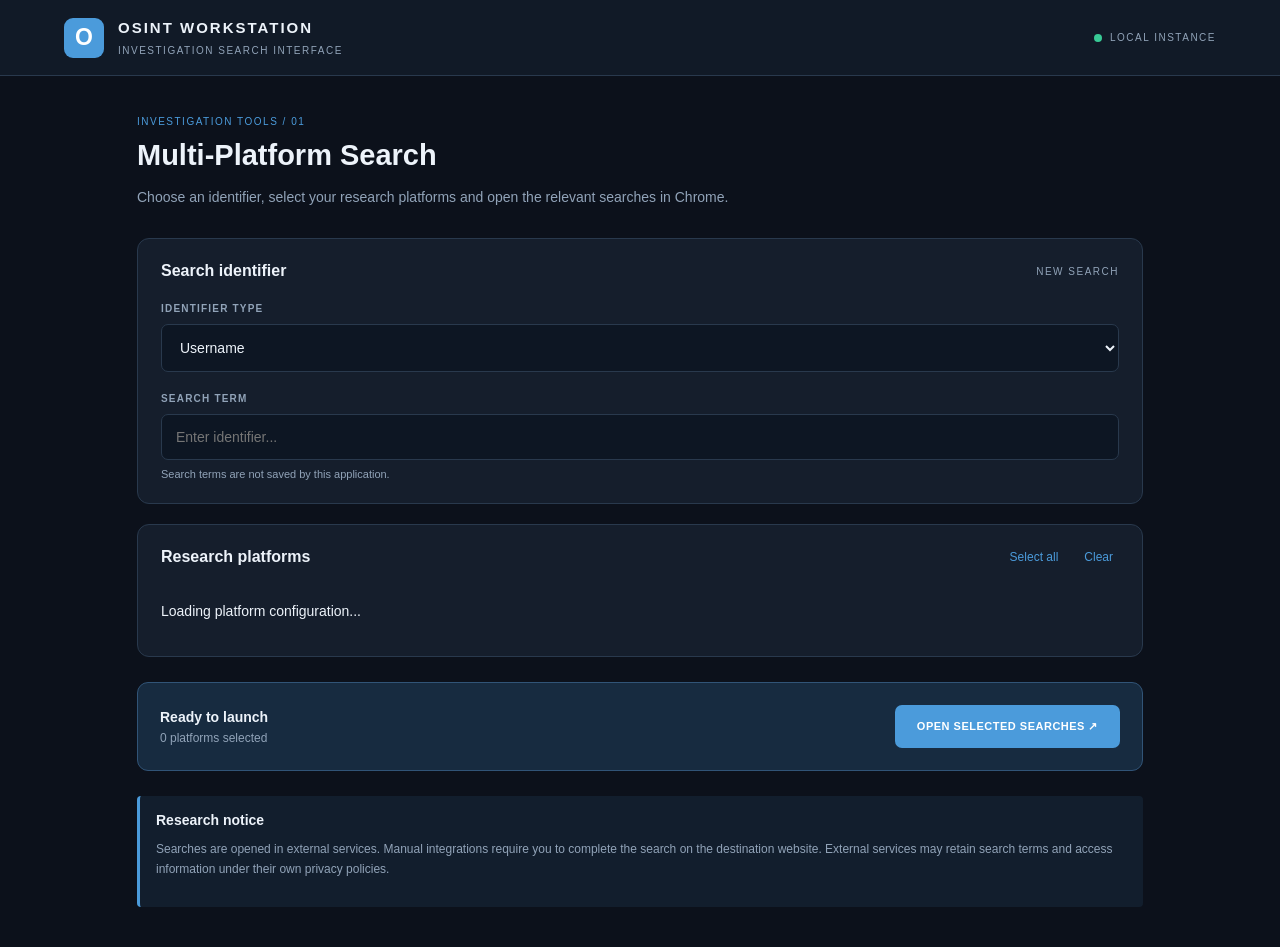
==== frontend/index.html @ ce9acb6d "Initial commit" ====
<!DOCTYPE html>
<html lang="en">
<head>
    <meta charset="UTF-8">
    <meta name="viewport" content="width=device-width, initial-scale=1.0">
    <meta name="referrer" content="no-referrer">
    <title>OIW | OSINT Investigation Workstation</title>
    <link rel="stylesheet" href="styles.css">
</head>
<body>
    <header class="topbar">
        <div class="brand">
            <div class="brand-icon">O</div>
            <div>
                <h1>OSINT WORKSTATION</h1>
                <span>INVESTIGATION SEARCH INTERFACE</span>
            </div>
        </div>
        <div class="status">
            <span class="status-dot"></span>
            LOCAL INSTANCE
        </div>
    </header>

    <main class="container">
        <section class="welcome">
            <div>
                <div class="eyebrow">INVESTIGATION TOOLS / 01</div>
                <h2>Multi-Platform Search</h2>
                <p>Choose an identifier, select your research platforms
                   and open the relevant searches in Chrome.</p>
            </div>
        </section>

        <section class="panel">
            <div class="panel-heading">
                <h3>Search identifier</h3>
                <span class="small-label">NEW SEARCH</span>
            </div>

            <div class="field">
                <label for="searchType">IDENTIFIER TYPE</label>
                <select id="searchType">
                    <option value="username">Username</option>
                    <option value="email">Email address</option>
                    <option value="phone">Telephone number</option>
                    <option value="name">Full name</option>
                    <option value="domain">Domain</option>
                    <option value="ip">IP address</option>
                </select>
            </div>

            <div class="field">
                <label for="searchTerm">SEARCH TERM</label>
                <input id="searchTerm"
                       type="text"
                       autocomplete="off"
                       spellcheck="false"
                       placeholder="Enter identifier...">
                <span class="hint">Search terms are not saved by this application.</span>
            </div>
        </section>

        <section class="panel">
            <div class="panel-heading">
                <h3>Research platforms</h3>
                <div class="selection-actions">
                    <button id="selectAll" class="text-button">Select all</button>
                    <button id="selectNone" class="text-button">Clear</button>
                </div>
            </div>

            <div id="platforms" class="platform-grid">
                <p>Loading platform configuration...</p>
            </div>
        </section>

        <section class="launch-panel">
            <div>
                <div class="launch-title">Ready to launch</div>
                <div class="launch-subtitle" id="selectionCount">
                    0 platforms selected
                </div>
            </div>
            <button id="launchButton" class="launch-button">
                OPEN SELECTED SEARCHES ↗
            </button>
        </section>

        <section class="notice">
            <strong>Research notice</strong>
            <p>Searches are opened in external services. Manual integrations
            require you to complete the search on the destination website.
            External services may retain search terms and access information
            under their own privacy policies.</p>
        </section>
            <script src="/app.js"></script>
</body>
</html>
---- frontend/styles.css ----
:root {
    --background: #0c111b;
    --panel: #151e2c;
    --panel2: #1b2838;
    --border: #29394d;
    --text: #edf3fa;
    --muted: #91a3b8;
    --accent: #4b9bdb;
    --green: #38c995;
}

* {
    box-sizing: border-box;
}

body {
    margin: 0;
    background: var(--background);
    color: var(--text);
    font-family: Arial, Helvetica, sans-serif;
    font-size: 14px;
}

.topbar {
    height: 76px;
    background: #111a27;
    border-bottom: 1px solid var(--border);
    display: flex;
    justify-content: space-between;
    align-items: center;
    padding: 0 5%;
}

.brand {
    display: flex;
    align-items: center;
    gap: 14px;
}

.brand-icon {
    background: var(--accent);
    color: white;
    width: 40px;
    height: 40px;
    border-radius: 9px;
    display: grid;
    place-items: center;
    font-size: 23px;
    font-weight: bold;
}

.brand h1 {
    font-size: 15px;
    letter-spacing: 2px;
    margin: 0 0 5px;
}

.brand span,
.status,
.eyebrow,
.small-label {
    font-size: 10px;
    letter-spacing: 1.5px;
    color: var(--muted);
}

.status {
    display: flex;
    align-items: center;
    gap: 8px;
}

.status-dot {
    width: 8px;
    height: 8px;
    background: var(--green);
    border-radius: 50%;
}

.container {
    max-width: 1050px;
    margin: 40px auto;
    padding: 0 22px;
}

.welcome {
    margin-bottom: 30px;
}

.eyebrow {
    color: var(--accent);
    margin-bottom: 12px;
}

h2 {
    font-size: 29px;
    margin: 0 0 10px;
}

.welcome p {
    color: var(--muted);
    line-height: 1.6;
}

.panel {
    background: var(--panel);
    border: 1px solid var(--border);
    border-radius: 12px;
    padding: 23px;
    margin-bottom: 20px;
}

.panel-heading {
    display: flex;
    justify-content: space-between;
    align-items: center;
    margin-bottom: 23px;
}

.panel-heading h3 {
    margin: 0;
    font-size: 16px;
}

.field {
    margin-bottom: 21px;
}

.field:last-child {
    margin-bottom: 0;
}

label {
    display: block;
    color: var(--muted);
    font-size: 10px;
    font-weight: bold;
    letter-spacing: 1.2px;
    margin-bottom: 10px;
}

input, select {
    width: 100%;
    background: #0d1623;
    color: var(--text);
    border: 1px solid var(--border);
    border-radius: 7px;
    padding: 14px;
    font-size: 14px;
    outline: none;
}

input:focus, select:focus {
    border-color: var(--accent);
}

.hint {
    display: block;
    color: var(--muted);
    font-size: 11px;
    margin-top: 8px;
}

.selection-actions {
    display: flex;
    gap: 14px;
}

.text-button {
    background: transparent;
    border: none;
    color: var(--accent);
    cursor: pointer;
    font-size: 12px;
}

.platform-grid {
    display: grid;
    grid-template-columns: repeat(3, 1fr);
    gap: 11px;
}

.platform {
    display: flex;
    align-items: center;
    gap: 10px;
    background: var(--panel2);
    padding: 13px;
    border: 1px solid var(--border);
    border-radius: 7px;
    cursor: pointer;
    min-height: 54px;
}

.platform:hover {
    border-color: var(--accent);
}

.platform input {
    width: 16px;
    height: 16px;
    accent-color: var(--accent);
    flex-shrink: 0;
}

.platform-name {
    font-size: 12px;
    font-weight: bold;
}

.platform-category {
    font-size: 10px;
    color: var(--muted);
    margin-top: 4px;
}

.platform.disabled {
    opacity: .4;
}

.launch-panel {
    display: flex;
    align-items: center;
    justify-content: space-between;
    gap: 15px;
    background: #172b40;
    border: 1px solid #315477;
    padding: 22px;
    border-radius: 11px;
    margin-top: 25px;
}

.launch-title {
    font-weight: bold;
    margin-bottom: 6px;
}

.launch-subtitle {
    color: var(--muted);
    font-size: 12px;
}

.launch-button {
    background: var(--accent);
    color: white;
    border: none;
    border-radius: 7px;
    padding: 15px 22px;
    font-weight: bold;
    font-size: 11px;
    letter-spacing: .5px;
    cursor: pointer;
}

.launch-button:hover {
    background: #3286c7;
}

.launch-button:disabled {
    opacity: .4;
    cursor: not-allowed;
}

.notice {
    margin-top: 25px;
    padding: 16px;
    border-left: 3px solid var(--accent);
    background: #121e2d;
    border-radius: 4px;
}

.notice p {
    color: var(--muted);
    font-size: 12px;
    line-height: 1.6;
}

footer {
    margin-top: 45px;
    padding: 20px 0;
    border-top: 1px solid var(--border);
    display: flex;
    justify-content: space-between;
    color: var(--muted);
    font-size: 9px;
    letter-spacing: 1px;
}

@media(max-width: 700px) {
    .platform-grid {
        grid-template-columns: repeat(2, 1fr);
    }

    .launch-panel {
        flex-direction: column;
        align-items: stretch;
    }

    .launch-button {
        width: 100%;
    }
}

@media(max-width: 420px) {
    .platform-grid {
        grid-template-columns: 1fr;
    }
}
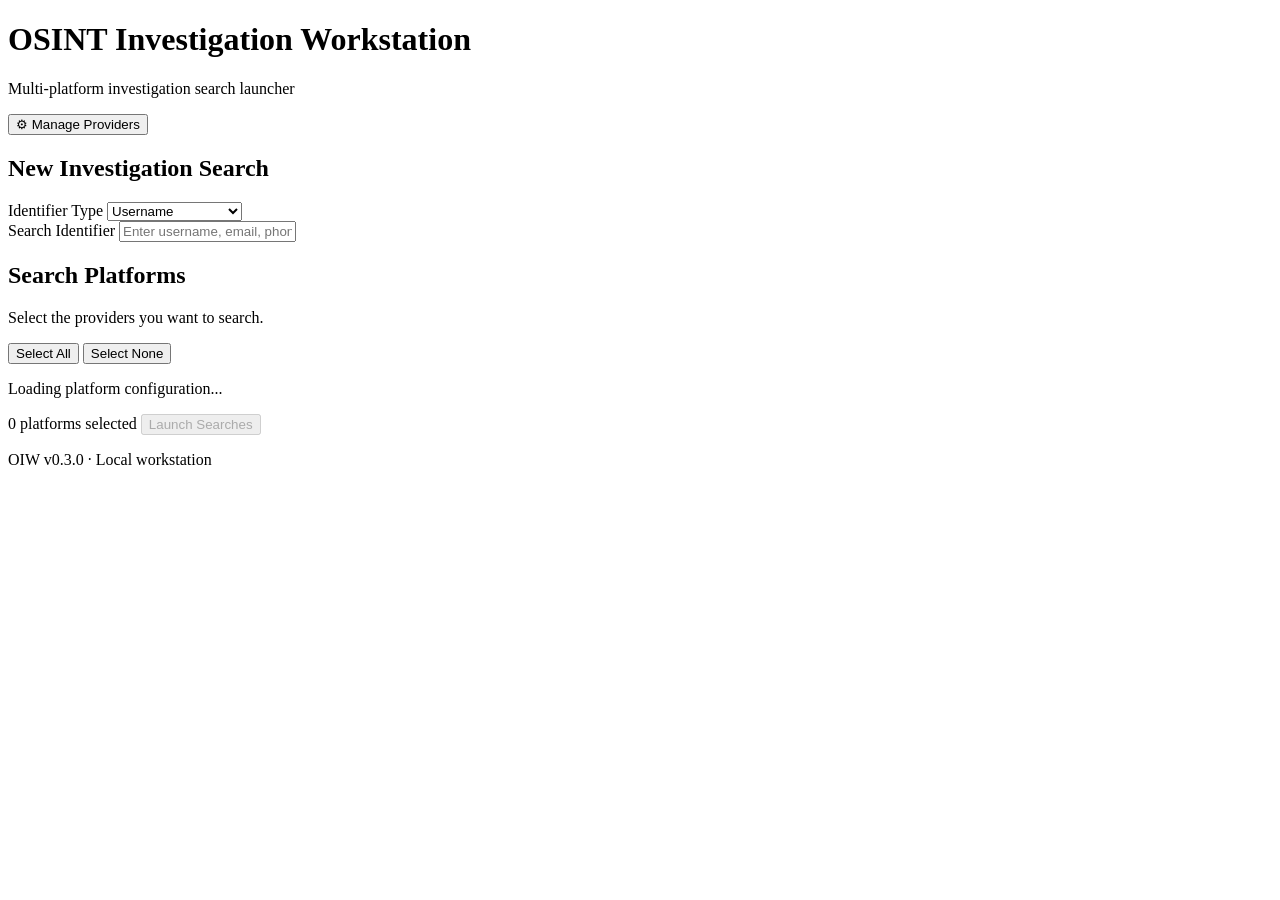
==== commit bb8d66d8: "Update 0.3" ====
--- a/frontend/index.html
+++ b/frontend/index.html
@@ -1,99 +1,391 @@
+
 <!DOCTYPE html>
 <html lang="en">
 <head>
     <meta charset="UTF-8">
     <meta name="viewport" content="width=device-width, initial-scale=1.0">
-    <meta name="referrer" content="no-referrer">
-    <title>OIW | OSINT Investigation Workstation</title>
-    <link rel="stylesheet" href="styles.css">
+
+    <title>OSINT Investigation Workstation</title>
+
+    <link rel="stylesheet" href="/styles.css">
+    <script src="/app.js" defer></script>
 </head>
+
 <body>
-    <header class="topbar">
-        <div class="brand">
-            <div class="brand-icon">O</div>
+
+<header class="header">
+    <div>
+        <h1>OSINT Investigation Workstation</h1>
+        <p>Multi-platform investigation search launcher</p>
+    </div>
+
+    <button id="manageProviders" class="secondary-button">
+        ⚙ Manage Providers
+    </button>
+</header>
+
+
+<main class="main-container">
+
+    <!-- SEARCH PANEL -->
+
+    <section class="panel">
+
+        <h2>New Investigation Search</h2>
+
+        <div class="form-group">
+
+            <label for="searchType">
+                Identifier Type
+            </label>
+
+            <select id="searchType">
+                <option value="username">Username</option>
+                <option value="email">Email Address</option>
+                <option value="phone">Telephone Number</option>
+                <option value="name">Full Name</option>
+                <option value="domain">Domain</option>
+                <option value="ip">IP Address</option>
+            </select>
+
+        </div>
+
+
+        <div class="form-group">
+
+            <label for="searchTerm">
+                Search Identifier
+            </label>
+
+            <input
+                type="text"
+                id="searchTerm"
+                placeholder="Enter username, email, phone number..."
+                autocomplete="off"
+            >
+
+        </div>
+
+    </section>
+
+
+    <!-- PROVIDER SELECTION -->
+
+    <section class="panel">
+
+        <div class="section-heading">
+
             <div>
-                <h1>OSINT WORKSTATION</h1>
-                <span>INVESTIGATION SEARCH INTERFACE</span>
-            </div>
-        </div>
-        <div class="status">
-            <span class="status-dot"></span>
-            LOCAL INSTANCE
-        </div>
-    </header>
-
-    <main class="container">
-        <section class="welcome">
+                <h2>Search Platforms</h2>
+                <p>Select the providers you want to search.</p>
+            </div>
+
+            <div class="selection-actions">
+
+                <button id="selectAll" class="small-button">
+                    Select All
+                </button>
+
+                <button id="selectNone" class="small-button">
+                    Select None
+                </button>
+
+            </div>
+
+        </div>
+
+
+        <div id="platforms" class="platform-grid">
+
+            <p class="loading">
+                Loading platform configuration...
+            </p>
+
+        </div>
+
+
+        <div class="launch-section">
+
+            <span id="selectionCount">
+                0 platforms selected
+            </span>
+
+            <button id="launchButton" class="primary-button" disabled>
+                Launch Searches
+            </button>
+
+        </div>
+
+    </section>
+
+
+    <!-- PROVIDER MANAGER -->
+
+    <dialog id="providerDialog" class="manager-dialog">
+
+        <div class="dialog-header">
+
             <div>
-                <div class="eyebrow">INVESTIGATION TOOLS / 01</div>
-                <h2>Multi-Platform Search</h2>
-                <p>Choose an identifier, select your research platforms
-                   and open the relevant searches in Chrome.</p>
-            </div>
-        </section>
-
-        <section class="panel">
-            <div class="panel-heading">
-                <h3>Search identifier</h3>
-                <span class="small-label">NEW SEARCH</span>
-            </div>
-
-            <div class="field">
-                <label for="searchType">IDENTIFIER TYPE</label>
-                <select id="searchType">
-                    <option value="username">Username</option>
-                    <option value="email">Email address</option>
-                    <option value="phone">Telephone number</option>
-                    <option value="name">Full name</option>
-                    <option value="domain">Domain</option>
-                    <option value="ip">IP address</option>
+                <h2>Provider Manager</h2>
+                <p>Manage your OSINT search platforms.</p>
+            </div>
+
+            <button
+                type="button"
+                id="closeProviderManager"
+                class="close-button"
+                aria-label="Close"
+            >
+                ✕
+            </button>
+
+        </div>
+
+
+        <div class="manager-toolbar">
+
+            <input
+                type="search"
+                id="providerSearch"
+                placeholder="Search providers..."
+            >
+
+            <select id="categoryFilter">
+                <option value="">All Categories</option>
+                <option value="Search engines">Search Engines</option>
+                <option value="Identity intelligence">Identity Intelligence</option>
+                <option value="Email intelligence">Email Intelligence</option>
+                <option value="Username research">Username Research</option>
+                <option value="Telephone intelligence">Telephone Intelligence</option>
+                <option value="Infrastructure">Infrastructure</option>
+            </select>
+
+        </div>
+
+
+        <div class="manager-actions">
+
+            <span id="providerTotal">
+                0 providers
+            </span>
+
+            <button
+                type="button"
+                id="addProvider"
+                class="primary-button"
+            >
+                + Add Provider
+            </button>
+
+        </div>
+
+
+        <div id="providerList" class="provider-list">
+
+        </div>
+
+    </dialog>
+
+
+    <!-- ADD / EDIT PROVIDER -->
+
+    <dialog id="editProviderDialog" class="editor-dialog">
+
+        <div class="dialog-header">
+
+            <div>
+                <h2 id="editorTitle">Add Provider</h2>
+                <p>Configure a new search platform.</p>
+            </div>
+
+            <button
+                type="button"
+                id="closeEditor"
+                class="close-button"
+            >
+                ✕
+            </button>
+
+        </div>
+
+
+        <form id="providerForm">
+
+            <input type="hidden" id="providerId">
+
+
+            <div class="form-group">
+
+                <label for="providerName">
+                    Provider Name
+                </label>
+
+                <input
+                    type="text"
+                    id="providerName"
+                    maxlength="100"
+                    required
+                    placeholder="Example: Example OSINT"
+                >
+
+            </div>
+
+
+            <div class="form-group">
+
+                <label for="providerCategory">
+                    Category
+                </label>
+
+                <select id="providerCategory" required>
+                    <option value="Search engines">Search Engines</option>
+                    <option value="Identity intelligence">Identity Intelligence</option>
+                    <option value="Email intelligence">Email Intelligence</option>
+                    <option value="Username research">Username Research</option>
+                    <option value="Telephone intelligence">Telephone Intelligence</option>
+                    <option value="Infrastructure">Infrastructure</option>
                 </select>
-            </div>
-
-            <div class="field">
-                <label for="searchTerm">SEARCH TERM</label>
-                <input id="searchTerm"
-                       type="text"
-                       autocomplete="off"
-                       spellcheck="false"
-                       placeholder="Enter identifier...">
-                <span class="hint">Search terms are not saved by this application.</span>
-            </div>
-        </section>
-
-        <section class="panel">
-            <div class="panel-heading">
-                <h3>Research platforms</h3>
-                <div class="selection-actions">
-                    <button id="selectAll" class="text-button">Select all</button>
-                    <button id="selectNone" class="text-button">Clear</button>
+
+            </div>
+
+
+            <div class="form-group">
+
+                <label for="providerUrl">
+                    Website / Search URL
+                </label>
+
+                <input
+                    type="url"
+                    id="providerUrl"
+                    required
+                    placeholder="https://example.com/"
+                >
+
+                <small>
+                    Use the provider homepage for manual searches.
+                </small>
+
+            </div>
+
+
+            <div class="form-group">
+
+                <label for="providerMode">
+                    Search Behaviour
+                </label>
+
+                <select id="providerMode">
+
+                    <option value="automatic">
+                        Automatic URL search
+                    </option>
+
+                    <option value="manual_clipboard">
+                        Manual search + copy to clipboard
+                    </option>
+
+                    <option value="manual">
+                        Manual search only
+                    </option>
+
+                </select>
+
+            </div>
+
+
+            <div id="templateGroup" class="form-group">
+
+                <label for="providerTemplate">
+                    Search URL Template
+                </label>
+
+                <input
+                    type="text"
+                    id="providerTemplate"
+                    placeholder="https://example.com/search?q={query}"
+                >
+
+                <small>
+                    Use {query} where the identifier should appear.
+                    The identifier will be URL-encoded automatically.
+                </small>
+
+            </div>
+
+
+            <div class="form-group">
+
+                <label>
+                    Supported Identifier Types
+                </label>
+
+                <div class="type-grid">
+
+                    <label>
+                        <input type="checkbox" name="providerType" value="username">
+                        Username
+                    </label>
+
+                    <label>
+                        <input type="checkbox" name="providerType" value="email">
+                        Email
+                    </label>
+
+                    <label>
+                        <input type="checkbox" name="providerType" value="phone">
+                        Telephone
+                    </label>
+
+                    <label>
+                        <input type="checkbox" name="providerType" value="name">
+                        Full Name
+                    </label>
+
+                    <label>
+                        <input type="checkbox" name="providerType" value="domain">
+                        Domain
+                    </label>
+
+                    <label>
+                        <input type="checkbox" name="providerType" value="ip">
+                        IP Address
+                    </label>
+
                 </div>
-            </div>
-
-            <div id="platforms" class="platform-grid">
-                <p>Loading platform configuration...</p>
-            </div>
-        </section>
-
-        <section class="launch-panel">
-            <div>
-                <div class="launch-title">Ready to launch</div>
-                <div class="launch-subtitle" id="selectionCount">
-                    0 platforms selected
-                </div>
-            </div>
-            <button id="launchButton" class="launch-button">
-                OPEN SELECTED SEARCHES ↗
-            </button>
-        </section>
-
-        <section class="notice">
-            <strong>Research notice</strong>
-            <p>Searches are opened in external services. Manual integrations
-            require you to complete the search on the destination website.
-            External services may retain search terms and access information
-            under their own privacy policies.</p>
-        </section>
-            <script src="/app.js"></script>
+
+            </div>
+
+
+            <div class="form-actions">
+
+                <button
+                    type="button"
+                    id="cancelProvider"
+                    class="secondary-button"
+                >
+                    Cancel
+                </button>
+
+                <button
+                    type="submit"
+                    class="primary-button"
+                >
+                    Save Provider
+                </button>
+
+            </div>
+
+        </form>
+
+    </dialog>
+
+
+    <footer>
+        <p>OIW v0.3.0 · Local workstation</p>
+    </footer>
+
+</main>
+
 </body>
-</html>+</html>
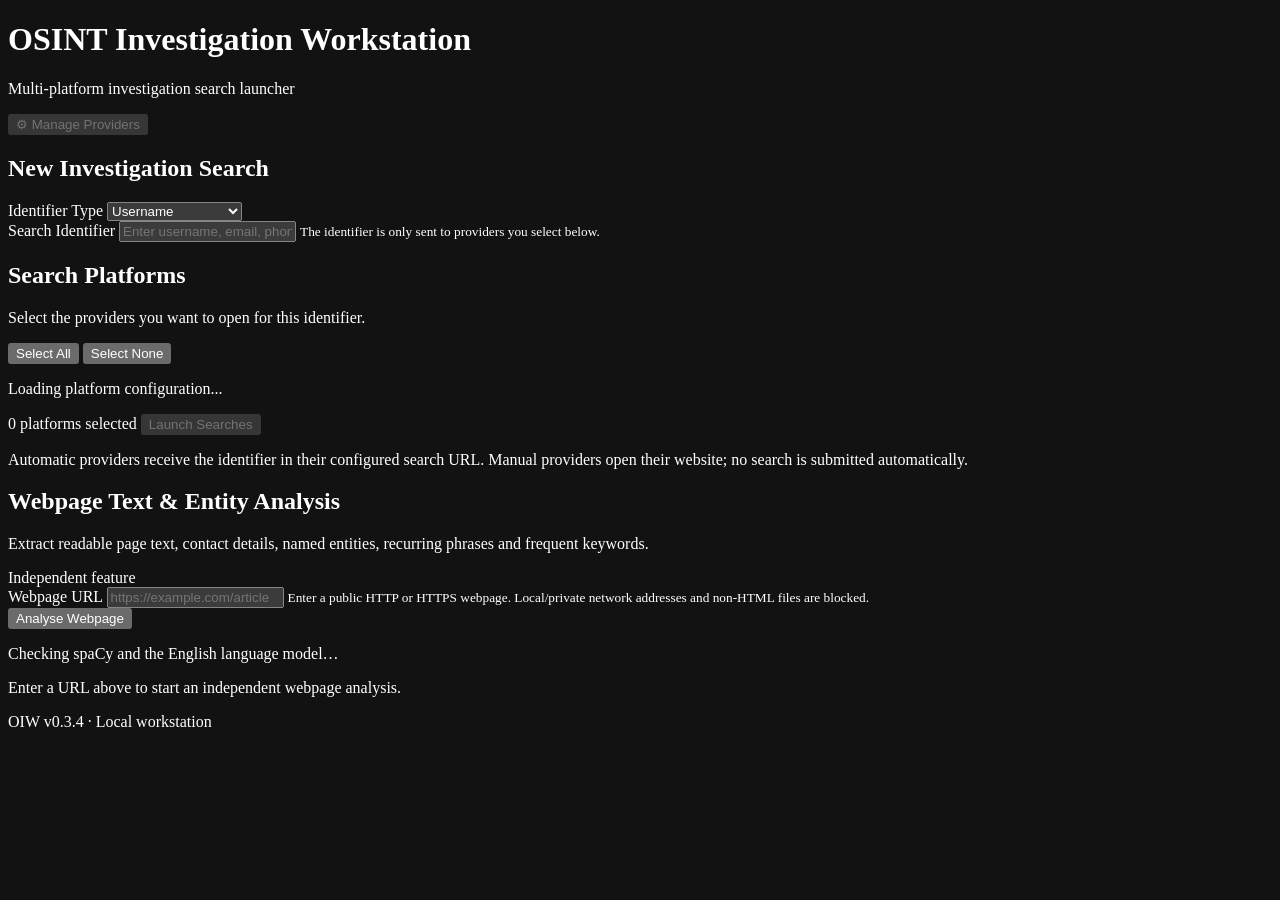
==== commit 8085d5dc: "0.4 update Now with added holehe integration and webpage natural language analysis + entity extracti" ====
--- a/frontend/index.html
+++ b/frontend/index.html
@@ -1,44 +1,29 @@
-
 <!DOCTYPE html>
 <html lang="en">
 <head>
     <meta charset="UTF-8">
     <meta name="viewport" content="width=device-width, initial-scale=1.0">
-
+    <meta name="color-scheme" content="dark">
     <title>OSINT Investigation Workstation</title>
-
     <link rel="stylesheet" href="/styles.css">
     <script src="/app.js" defer></script>
 </head>
-
 <body>
-
 <header class="header">
     <div>
         <h1>OSINT Investigation Workstation</h1>
         <p>Multi-platform investigation search launcher</p>
     </div>
-
-    <button id="manageProviders" class="secondary-button">
+    <button id="manageProviders" class="secondary-button" type="button" disabled>
         ⚙ Manage Providers
     </button>
 </header>
 
-
 <main class="main-container">
-
-    <!-- SEARCH PANEL -->
-
-    <section class="panel">
-
-        <h2>New Investigation Search</h2>
-
+    <section class="panel" aria-labelledby="search-heading">
+        <h2 id="search-heading">New Investigation Search</h2>
         <div class="form-group">
-
-            <label for="searchType">
-                Identifier Type
-            </label>
-
+            <label for="searchType">Identifier Type</label>
             <select id="searchType">
                 <option value="username">Username</option>
                 <option value="email">Email Address</option>
@@ -47,110 +32,136 @@
                 <option value="domain">Domain</option>
                 <option value="ip">IP Address</option>
             </select>
-
-        </div>
-
-
+        </div>
         <div class="form-group">
-
-            <label for="searchTerm">
-                Search Identifier
-            </label>
-
-            <input
-                type="text"
-                id="searchTerm"
-                placeholder="Enter username, email, phone number..."
-                autocomplete="off"
-            >
-
-        </div>
-
+            <label for="searchTerm">Search Identifier</label>
+            <input type="text" id="searchTerm"
+                   placeholder="Enter username, email, phone number..."
+                   autocomplete="off" spellcheck="false">
+            <small>The identifier is only sent to providers you select below.</small>
+        </div>
     </section>
 
-
-    <!-- PROVIDER SELECTION -->
-
-    <section class="panel">
-
+    <section class="panel" aria-labelledby="platforms-heading">
         <div class="section-heading">
-
-            <div>
-                <h2>Search Platforms</h2>
-                <p>Select the providers you want to search.</p>
-            </div>
-
+            <div>
+                <h2 id="platforms-heading">Search Platforms</h2>
+                <p>Select the providers you want to open for this identifier.</p>
+            </div>
             <div class="selection-actions">
-
-                <button id="selectAll" class="small-button">
-                    Select All
-                </button>
-
-                <button id="selectNone" class="small-button">
-                    Select None
-                </button>
-
-            </div>
-
-        </div>
-
-
-        <div id="platforms" class="platform-grid">
-
-            <p class="loading">
-                Loading platform configuration...
-            </p>
-
-        </div>
-
-
+                <button id="selectAll" class="small-button" type="button">Select All</button>
+                <button id="selectNone" class="small-button" type="button">Select None</button>
+            </div>
+        </div>
+        <div id="platforms" class="platform-grid" aria-live="polite">
+            <p class="loading">Loading platform configuration...</p>
+        </div>
         <div class="launch-section">
-
-            <span id="selectionCount">
-                0 platforms selected
-            </span>
-
-            <button id="launchButton" class="primary-button" disabled>
+            <span id="selectionCount" aria-live="polite">0 platforms selected</span>
+            <button id="launchButton" class="primary-button" type="button" disabled>
                 Launch Searches
             </button>
-
-        </div>
-
+        </div>
+        <p class="launch-note">
+            Automatic providers receive the identifier in their configured search URL.
+            Manual providers open their website; no search is submitted automatically.
+        </p>
     </section>
 
-
-    <!-- PROVIDER MANAGER -->
-
-    <dialog id="providerDialog" class="manager-dialog">
-
+    <!-- INDEPENDENT WEBPAGE TEXT AND NLP ANALYSIS -->
+    <section id="webAnalysisPanel" class="panel web-analysis-panel" aria-labelledby="web-analysis-heading">
+        <div class="section-heading">
+            <div>
+                <h2 id="web-analysis-heading">Webpage Text &amp; Entity Analysis</h2>
+                <p>Extract readable page text, contact details, named entities, recurring phrases and frequent keywords.</p>
+            </div>
+            <span class="analysis-independent-label">Independent feature</span>
+        </div>
+
+        <form id="webAnalysisForm" class="web-analysis-form">
+            <div class="form-group web-analysis-url-group">
+                <label for="webAnalysisUrl">Webpage URL</label>
+                <input type="url" id="webAnalysisUrl" name="url"
+                       placeholder="https://example.com/article"
+                       autocomplete="url" required>
+                <small>Enter a public HTTP or HTTPS webpage. Local/private network addresses and non-HTML files are blocked.</small>
+            </div>
+            <button id="analyseWebpageButton" class="primary-button" type="submit">
+                Analyse Webpage
+            </button>
+        </form>
+
+        <p id="webAnalysisDependencyStatus" class="analysis-status" role="status" aria-live="polite">
+            Checking spaCy and the English language model…
+        </p>
+        <p id="webAnalysisRunStatus" class="analysis-status" role="status" aria-live="polite">
+            Enter a URL above to start an independent webpage analysis.
+        </p>
+
+        <div id="webAnalysisResults" class="web-analysis-results" hidden>
+            <div class="analysis-results-heading">
+                <div>
+                    <h3>Analysis results</h3>
+                    <p id="webAnalysisSource" class="analysis-source"></p>
+                </div>
+                <button id="downloadWebAnalysisReport" class="secondary-button" type="button">
+                    Download text report
+                </button>
+            </div>
+
+            <div id="webAnalysisMetrics" class="analysis-metrics"></div>
+
+            <div class="analysis-result-grid">
+                <section class="analysis-subpanel">
+                    <h3>Email addresses</h3>
+                    <p class="analysis-help">Email addresses found in visible page text and mailto: links, deduplicated with mention counts.</p>
+                    <div id="webAnalysisEmails" class="analysis-items"></div>
+                </section>
+                <section class="analysis-subpanel">
+                    <h3>Telephone numbers</h3>
+                    <p class="analysis-help">Validated telephone numbers found in visible page text and tel: links, with international and national formats where available.</p>
+                    <div id="webAnalysisPhones" class="analysis-items"></div>
+                </section>
+                <section class="analysis-subpanel">
+                    <h3>Identified themes</h3>
+                    <p class="analysis-help">Recurring noun phrases identified by spaCy. These are indicative topics, not a human-verified summary.</p>
+                    <div id="webAnalysisThemes" class="analysis-items"></div>
+                </section>
+                <section class="analysis-subpanel">
+                    <h3>Key identifiers / named entities</h3>
+                    <p class="analysis-help">Named entities grouped by spaCy label, with mention counts and original variations.</p>
+                    <div id="webAnalysisEntities" class="analysis-items"></div>
+                </section>
+                <section class="analysis-subpanel analysis-keywords-panel">
+                    <h3>Frequent keywords</h3>
+                    <p class="analysis-help">The 50 most frequent non-stopword lemmas, following the supplied script.</p>
+                    <div id="webAnalysisKeywords" class="analysis-keywords"></div>
+                </section>
+            </div>
+
+            <details class="extracted-text-details">
+                <summary>View extracted webpage text</summary>
+                <pre id="webAnalysisExtractedText" class="extracted-webpage-text"></pre>
+            </details>
+            <p id="webAnalysisTruncationNote" class="analysis-warning" hidden>
+                The page text exceeded the analysis limit; the first 160,000 characters were analysed and included in the report.
+            </p>
+        </div>
+    </section>
+
+    <dialog id="providerDialog" class="manager-dialog" aria-labelledby="manager-heading">
         <div class="dialog-header">
-
-            <div>
-                <h2>Provider Manager</h2>
-                <p>Manage your OSINT search platforms.</p>
-            </div>
-
-            <button
-                type="button"
-                id="closeProviderManager"
-                class="close-button"
-                aria-label="Close"
-            >
-                ✕
-            </button>
-
-        </div>
-
-
+            <div>
+                <h2 id="manager-heading">Provider Manager</h2>
+                <p>Add, edit, enable, disable, duplicate or remove search providers.</p>
+            </div>
+            <button type="button" id="closeProviderManager" class="close-button"
+                    aria-label="Close Provider Manager">✕</button>
+        </div>
         <div class="manager-toolbar">
-
-            <input
-                type="search"
-                id="providerSearch"
-                placeholder="Search providers..."
-            >
-
-            <select id="categoryFilter">
+            <input type="search" id="providerSearch" placeholder="Search providers..."
+                   aria-label="Search providers">
+            <select id="categoryFilter" aria-label="Filter by category">
                 <option value="">All Categories</option>
                 <option value="Search engines">Search Engines</option>
                 <option value="Identity intelligence">Identity Intelligence</option>
@@ -159,84 +170,32 @@
                 <option value="Telephone intelligence">Telephone Intelligence</option>
                 <option value="Infrastructure">Infrastructure</option>
             </select>
-
-        </div>
-
-
+        </div>
         <div class="manager-actions">
-
-            <span id="providerTotal">
-                0 providers
-            </span>
-
-            <button
-                type="button"
-                id="addProvider"
-                class="primary-button"
-            >
-                + Add Provider
-            </button>
-
-        </div>
-
-
-        <div id="providerList" class="provider-list">
-
-        </div>
-
+            <span id="providerTotal" aria-live="polite">0 providers</span>
+            <button type="button" id="addProvider" class="primary-button">+ Add Provider</button>
+        </div>
+        <div id="providerList" class="provider-list" aria-live="polite"></div>
     </dialog>
 
-
-    <!-- ADD / EDIT PROVIDER -->
-
-    <dialog id="editProviderDialog" class="editor-dialog">
-
+    <dialog id="editProviderDialog" class="editor-dialog" aria-labelledby="editorTitle">
         <div class="dialog-header">
-
             <div>
                 <h2 id="editorTitle">Add Provider</h2>
-                <p>Configure a new search platform.</p>
-            </div>
-
-            <button
-                type="button"
-                id="closeEditor"
-                class="close-button"
-            >
-                ✕
-            </button>
-
-        </div>
-
-
+                <p id="editorDescription">Configure a search platform.</p>
+            </div>
+            <button type="button" id="closeEditor" class="close-button"
+                    aria-label="Close Provider Editor">✕</button>
+        </div>
         <form id="providerForm">
-
             <input type="hidden" id="providerId">
-
-
             <div class="form-group">
-
-                <label for="providerName">
-                    Provider Name
-                </label>
-
-                <input
-                    type="text"
-                    id="providerName"
-                    maxlength="100"
-                    required
-                    placeholder="Example: Example OSINT"
-                >
-
-            </div>
-
-
+                <label for="providerName">Provider Name</label>
+                <input type="text" id="providerName" maxlength="100" required
+                       placeholder="Example: Example OSINT">
+            </div>
             <div class="form-group">
-
-                <label for="providerCategory">
-                    Category
-                </label>
-
+                <label for="providerCategory">Category</label>
                 <select id="providerCategory" required>
                     <option value="Search engines">Search Engines</option>
                     <option value="Identity intelligence">Identity Intelligence</option>
@@ -245,147 +204,51 @@
                     <option value="Telephone intelligence">Telephone Intelligence</option>
                     <option value="Infrastructure">Infrastructure</option>
                 </select>
-
-            </div>
-
-
+            </div>
+            <div class="form-group" id="providerUrlGroup">
+                <label for="providerUrl">Manual Provider Website</label>
+                <input type="url" id="providerUrl" placeholder="https://example.com/">
+                <small>Used when the provider requires you to enter the identifier manually.</small>
+            </div>
             <div class="form-group">
-
-                <label for="providerUrl">
-                    Website / Search URL
-                </label>
-
-                <input
-                    type="url"
-                    id="providerUrl"
-                    required
-                    placeholder="https://example.com/"
-                >
-
-                <small>
-                    Use the provider homepage for manual searches.
-                </small>
-
-            </div>
-
-
-            <div class="form-group">
-
-                <label for="providerMode">
-                    Search Behaviour
-                </label>
-
+                <label for="providerMode">Search Behaviour</label>
                 <select id="providerMode">
-
-                    <option value="automatic">
-                        Automatic URL search
-                    </option>
-
-                    <option value="manual_clipboard">
-                        Manual search + copy to clipboard
-                    </option>
-
-                    <option value="manual">
-                        Manual search only
-                    </option>
-
+                    <option value="automatic">Automatic URL search</option>
+                    <option value="manual_clipboard">Manual search + copy to clipboard</option>
+                    <option value="manual">Manual search only</option>
+                    <option value="holehe_local">Local Holehe Python integration (email only)</option>
                 </select>
-
-            </div>
-
-
-            <div id="templateGroup" class="form-group">
-
-                <label for="providerTemplate">
-                    Search URL Template
-                </label>
-
-                <input
-                    type="text"
-                    id="providerTemplate"
-                    placeholder="https://example.com/search?q={query}"
-                >
-
-                <small>
-                    Use {query} where the identifier should appear.
-                    The identifier will be URL-encoded automatically.
-                </small>
-
-            </div>
-
-
-            <div class="form-group">
-
-                <label>
-                    Supported Identifier Types
-                </label>
-
+                <small>Automatic means the identifier is placed into a URL template; it does not mean an authenticated API search.</small>
+                <div id="providerIntegrationNote" class="integration-note" hidden>
+                    <strong>Local integration:</strong> OIW runs the original Holehe Python package on this computer and opens a separate results tab. Only email addresses are supported. The exact email string is passed through unchanged: OIW does not lowercase it, normalize characters, remove dots, alter plus-tags, substitute characters, or generate variants. Leading/trailing whitespace is rejected rather than silently removed. The upstream no-password-recovery module selection is enabled by default.
+                </div>
+            </div>
+            <section id="templateGroup" class="form-group template-group" aria-label="Search URL templates">
+                <div>
+                    <h3>Search URL Templates</h3>
+                    <p>Enter one HTTPS template for each supported identifier. Use <code>{query}</code> where the URL-encoded identifier belongs.</p>
+                </div>
+                <div id="providerTemplateFields" class="template-field-grid"></div>
+            </section>
+            <fieldset class="form-group identifier-fieldset">
+                <legend>Supported Identifier Types</legend>
                 <div class="type-grid">
-
-                    <label>
-                        <input type="checkbox" name="providerType" value="username">
-                        Username
-                    </label>
-
-                    <label>
-                        <input type="checkbox" name="providerType" value="email">
-                        Email
-                    </label>
-
-                    <label>
-                        <input type="checkbox" name="providerType" value="phone">
-                        Telephone
-                    </label>
-
-                    <label>
-                        <input type="checkbox" name="providerType" value="name">
-                        Full Name
-                    </label>
-
-                    <label>
-                        <input type="checkbox" name="providerType" value="domain">
-                        Domain
-                    </label>
-
-                    <label>
-                        <input type="checkbox" name="providerType" value="ip">
-                        IP Address
-                    </label>
-
-                </div>
-
-            </div>
-
-
+                    <label><input type="checkbox" name="providerType" value="username"> Username</label>
+                    <label><input type="checkbox" name="providerType" value="email"> Email</label>
+                    <label><input type="checkbox" name="providerType" value="phone"> Telephone</label>
+                    <label><input type="checkbox" name="providerType" value="name"> Full Name</label>
+                    <label><input type="checkbox" name="providerType" value="domain"> Domain</label>
+                    <label><input type="checkbox" name="providerType" value="ip"> IP Address</label>
+                </div>
+            </fieldset>
             <div class="form-actions">
-
-                <button
-                    type="button"
-                    id="cancelProvider"
-                    class="secondary-button"
-                >
-                    Cancel
-                </button>
-
-                <button
-                    type="submit"
-                    class="primary-button"
-                >
-                    Save Provider
-                </button>
-
-            </div>
-
+                <button type="button" id="cancelProvider" class="secondary-button">Cancel</button>
+                <button type="submit" class="primary-button">Save Provider</button>
+            </div>
         </form>
-
     </dialog>
 
-
-    <footer>
-        <p>OIW v0.3.0 · Local workstation</p>
-    </footer>
-
+    <footer><p>OIW v0.3.4 · Local workstation</p></footer>
 </main>
-
 </body>
 </html>
